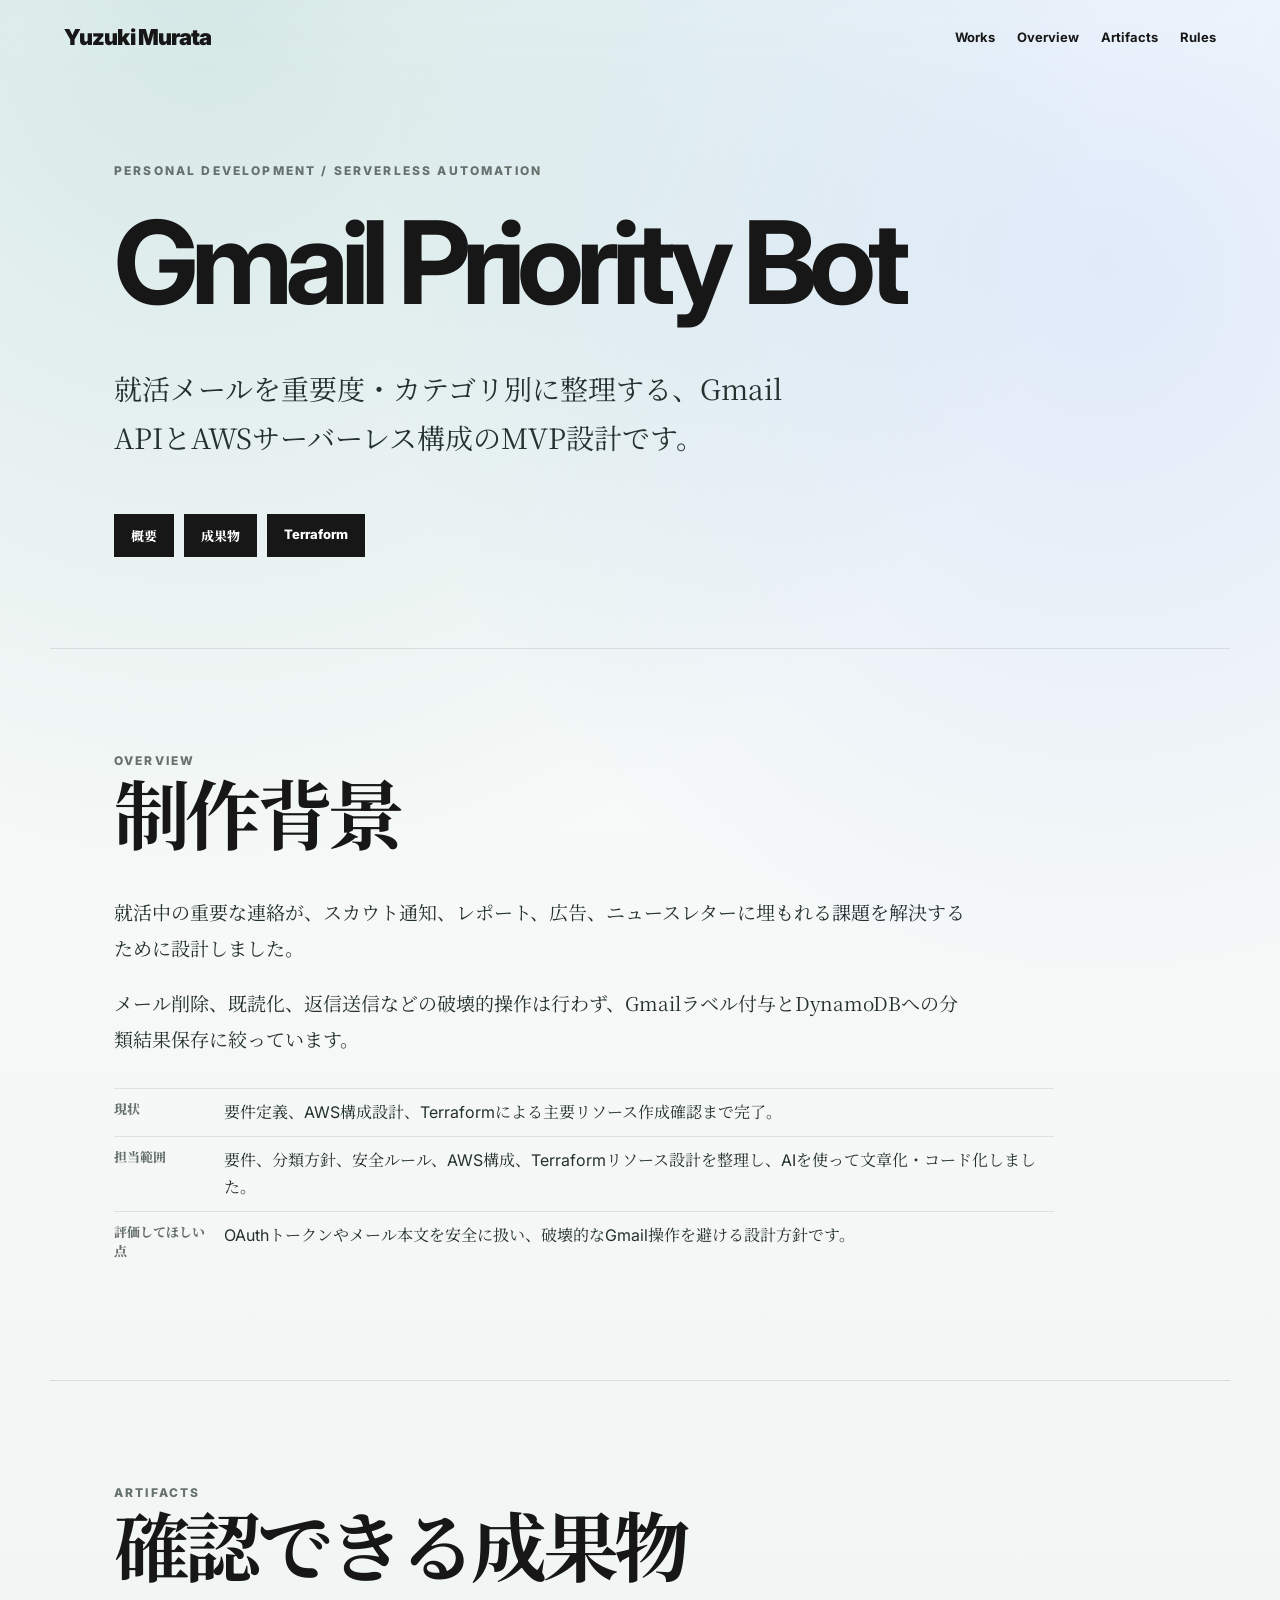
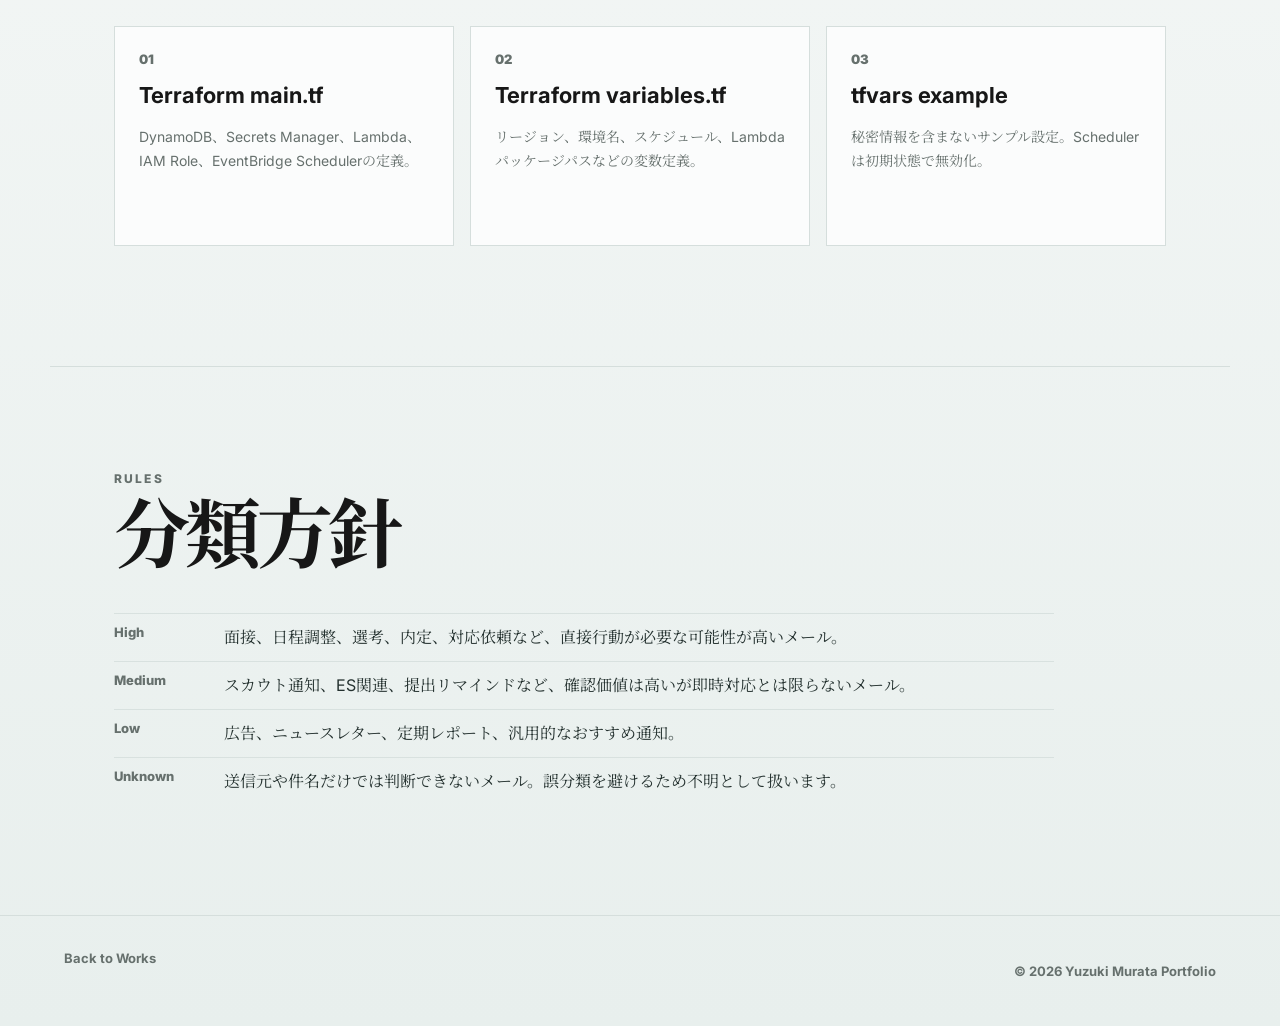
==== gmail-priority-bot.html @ e14495aa "製作物の内容変更今後要更新" ====
<!DOCTYPE html>
<html lang="ja">
<head>
  <meta charset="UTF-8" />
  <meta name="viewport" content="width=device-width, initial-scale=1.0" />
  <title>Gmail Priority Bot | Yuzuki Murata Portfolio</title>
  <link rel="preconnect" href="https://fonts.googleapis.com">
  <link rel="preconnect" href="https://fonts.gstatic.com" crossorigin>
  <link href="https://fonts.googleapis.com/css2?family=Inter:wght@400;500;600;700;800;900&family=Noto+Serif+JP:wght@400;500;700&display=swap" rel="stylesheet">
  <link rel="stylesheet" href="./style.css" />
</head>
<body>
  <header class="site-header">
    <a class="logo" href="./index.html#top">Yuzuki Murata</a>
    <nav class="nav">
      <a href="./index.html#works">Works</a>
      <a href="#overview">Overview</a>
      <a href="#artifacts">Artifacts</a>
      <a href="#rules">Rules</a>
    </nav>
    <a class="menu-button" href="./index.html#works">Back</a>
  </header>

  <main>
    <section class="project-hero section-reveal">
      <p class="eyebrow">Personal Development / Serverless Automation</p>
      <h1>Gmail Priority Bot</h1>
      <p>就活メールを重要度・カテゴリ別に整理する、Gmail APIとAWSサーバーレス構成のMVP設計です。</p>
      <div class="project-actions">
        <a href="#overview">概要</a>
        <a href="#artifacts">成果物</a>
        <a href="./projects/gmail-priority-bot/terraform/main.tf" target="_blank" rel="noopener noreferrer">Terraform</a>
      </div>
    </section>

    <section class="section document-section section-reveal" id="overview">
      <p class="section-label">Overview</p>
      <h2>制作背景</h2>
      <div class="project-summary">
        <p>就活中の重要な連絡が、スカウト通知、レポート、広告、ニュースレターに埋もれる課題を解決するために設計しました。</p>
        <p>メール削除、既読化、返信送信などの破壊的操作は行わず、Gmailラベル付与とDynamoDBへの分類結果保存に絞っています。</p>
      </div>
      <dl class="work-meta project-meta">
        <div><dt>現状</dt><dd>要件定義、AWS構成設計、Terraformによる主要リソース作成確認まで完了。</dd></div>
        <div><dt>担当範囲</dt><dd>要件、分類方針、安全ルール、AWS構成、Terraformリソース設計を整理し、AIを使って文章化・コード化しました。</dd></div>
        <div><dt>評価してほしい点</dt><dd>OAuthトークンやメール本文を安全に扱い、破壊的なGmail操作を避ける設計方針です。</dd></div>
      </dl>
    </section>

    <section class="section document-section section-reveal" id="artifacts">
      <p class="section-label">Artifacts</p>
      <h2>確認できる成果物</h2>
      <div class="artifact-list">
        <a href="./projects/gmail-priority-bot/terraform/main.tf" target="_blank" rel="noopener noreferrer">
          <span>01</span>
          <strong>Terraform main.tf</strong>
          <small>DynamoDB、Secrets Manager、Lambda、IAM Role、EventBridge Schedulerの定義。</small>
        </a>
        <a href="./projects/gmail-priority-bot/terraform/variables.tf" target="_blank" rel="noopener noreferrer">
          <span>02</span>
          <strong>Terraform variables.tf</strong>
          <small>リージョン、環境名、スケジュール、Lambdaパッケージパスなどの変数定義。</small>
        </a>
        <a href="./projects/gmail-priority-bot/terraform/terraform.tfvars.example" target="_blank" rel="noopener noreferrer">
          <span>03</span>
          <strong>tfvars example</strong>
          <small>秘密情報を含まないサンプル設定。Schedulerは初期状態で無効化。</small>
        </a>
      </div>
    </section>

    <section class="section document-section section-reveal" id="rules">
      <p class="section-label">Rules</p>
      <h2>分類方針</h2>
      <dl class="work-meta project-meta">
        <div><dt>High</dt><dd>面接、日程調整、選考、内定、対応依頼など、直接行動が必要な可能性が高いメール。</dd></div>
        <div><dt>Medium</dt><dd>スカウト通知、ES関連、提出リマインドなど、確認価値は高いが即時対応とは限らないメール。</dd></div>
        <div><dt>Low</dt><dd>広告、ニュースレター、定期レポート、汎用的なおすすめ通知。</dd></div>
        <div><dt>Unknown</dt><dd>送信元や件名だけでは判断できないメール。誤分類を避けるため不明として扱います。</dd></div>
      </dl>
    </section>
  </main>

  <footer class="footer">
    <a href="./index.html#works">Back to Works</a>
    <p>&copy; 2026 Yuzuki Murata Portfolio</p>
  </footer>

  <script src="./script.js"></script>
</body>
</html>
---- style.css ----
:root {
  --bg: #f4f7f6;
  --text: #171717;
  --muted: #66706d;
  --line: #d5dedc;
  --card: #ffffff;
  --accent: #0f766e;
}

* { box-sizing: border-box; }
html { scroll-behavior: smooth; }
body {
  margin: 0;
  background:
    radial-gradient(circle at 16% 0%, rgba(15,118,110,.16), transparent 32%),
    radial-gradient(circle at 86% 10%, rgba(37,99,235,.12), transparent 28%),
    linear-gradient(180deg, #fbfefd 0%, var(--bg) 48%, #e8efed 100%);
  color: var(--text);
  font-family: "Inter", "Noto Serif JP", serif;
}

a { color: inherit; text-decoration: none; }

.site-header {
  position: fixed;
  z-index: 20;
  top: 0;
  left: 0;
  width: 100%;
  display: flex;
  align-items: center;
  justify-content: space-between;
  padding: 24px 5vw;
  backdrop-filter: blur(14px);
}
.logo {
  font-weight: 900;
  letter-spacing: -.04em;
  font-size: 22px;
}
.nav {
  display: flex;
  gap: 22px;
  font-size: 13px;
  font-weight: 700;
}
.nav a { position: relative; }
.nav a::after {
  content: "";
  position: absolute;
  left: 0;
  bottom: -6px;
  width: 0;
  height: 1px;
  background: var(--text);
  transition: width .3s ease;
}
.nav a:hover::after { width: 100%; }
.menu-button { display: none; }

.hero {
  min-height: 100vh;
  display: flex;
  flex-direction: column;
  justify-content: center;
  padding: 100px 5vw 40px;
  position: relative;
  overflow: hidden;
}
.hero::before {
  content: "";
  position: absolute;
  inset: 18vh 5vw auto auto;
  width: min(36vw, 520px);
  height: min(36vw, 520px);
  border: 1px solid var(--line);
  border-radius: 50%;
  opacity: .9;
}
.eyebrow, .section-label, .work-type {
  font-size: 12px;
  text-transform: uppercase;
  letter-spacing: .18em;
  color: var(--muted);
  font-weight: 800;
}
.hero-title {
  margin: 20px 0 16px;
  font-size: clamp(74px, 16vw, 220px);
  line-height: .82;
  letter-spacing: -.09em;
  font-weight: 900;
}
.hero-title span { display: block; }
.hero-subtitle {
  font-size: clamp(18px, 2.5vw, 32px);
  font-family: "Noto Serif JP", serif;
  color: #24312f;
}
.scroll-indicator {
  position: absolute;
  bottom: 34px;
  left: 5vw;
  display: flex;
  align-items: center;
  gap: 12px;
  color: var(--muted);
  font-size: 12px;
  font-weight: 700;
}
.scroll-indicator span {
  width: 38px;
  height: 1px;
  background: var(--muted);
  animation: scrollLine 1.5s infinite;
}
@keyframes scrollLine { 0%,100% { transform: scaleX(.35); transform-origin: left; } 50% { transform: scaleX(1); } }

.section {
  max-width: 1180px;
  margin: 0 auto;
  padding: 120px 5vw;
  border-top: 1px solid var(--line);
}
.section h2 {
  margin: 10px 0 42px;
  font-size: clamp(34px, 6vw, 76px);
  line-height: .95;
  letter-spacing: -.06em;
}

.about-card {
  display: grid;
  grid-template-columns: 260px 1fr;
  gap: 54px;
  align-items: center;
  padding: 42px;
  background: rgba(255,255,255,.76);
  border: 1px solid var(--line);
}
.avatar {
  aspect-ratio: 1;
  border-radius: 50%;
  display: grid;
  place-items: center;
  background: linear-gradient(135deg, #171717, #0f766e);
  color: #fff;
  font-size: 92px;
  font-weight: 900;
}
.tagline {
  font-family: "Noto Serif JP", serif;
  font-size: 22px;
  line-height: 1.9;
  margin-top: 0;
}
.profile-list { margin: 0; }
.profile-list div {
  display: grid;
  grid-template-columns: 120px 1fr;
  padding: 18px 0;
  border-top: 1px solid var(--line);
}
dt { color: var(--muted); font-weight: 800; }
dd { margin: 0; }

.work-category {
  margin-top: 54px;
}
.work-category:first-of-type {
  margin-top: 0;
}
.category-heading {
  display: flex;
  align-items: end;
  justify-content: space-between;
  gap: 24px;
  margin-bottom: 18px;
}
.category-heading h3 {
  margin: 0;
  font-size: clamp(26px, 4vw, 46px);
  letter-spacing: -.04em;
}
.works-list { border-top: 1px solid var(--line); }
.work-item {
  display: grid;
  grid-template-columns: 90px 1fr auto;
  gap: 30px;
  align-items: center;
  padding: 34px 0;
  border-bottom: 1px solid var(--line);
}
.work-number {
  font-size: 42px;
  font-weight: 900;
  letter-spacing: -.07em;
}
.work-item h3 { margin: 8px 0; font-size: 28px; }
.work-item p { color: var(--muted); line-height: 1.7; }
.work-status {
  display: inline-block;
  margin: 4px 0 8px;
  padding: 7px 10px;
  border: 1px solid var(--line);
  background: rgba(255,255,255,.72);
  color: #24312f;
  font-size: 13px;
  font-weight: 800;
}
.work-meta {
  display: grid;
  gap: 10px;
  margin: 18px 0 0;
}
.work-meta div {
  display: grid;
  grid-template-columns: 96px 1fr;
  gap: 14px;
  padding-top: 10px;
  border-top: 1px solid rgba(213, 222, 220, .82);
}
.work-meta dt {
  font-size: 13px;
}
.work-meta dd {
  line-height: 1.7;
  color: #24312f;
}
.document-links {
  display: flex;
  flex-wrap: wrap;
  gap: 10px;
  margin-top: 20px;
}
.document-links a {
  border: 1px solid var(--line);
  background: rgba(255,255,255,.82);
  padding: 10px 14px;
  font-size: 13px;
  font-weight: 800;
  transition: transform .25s ease, background .25s ease, border-color .25s ease;
}
.document-links a:hover {
  transform: translateY(-2px);
  background: #fff;
  border-color: var(--accent);
}
.project-hero {
  min-height: 72vh;
  display: flex;
  flex-direction: column;
  justify-content: center;
  max-width: 1180px;
  margin: 0 auto;
  padding: 130px 5vw 70px;
}
.project-hero h1 {
  max-width: 980px;
  margin: 18px 0;
  font-size: clamp(48px, 9vw, 116px);
  line-height: .95;
  letter-spacing: -.07em;
}
.project-hero p:not(.eyebrow) {
  max-width: 720px;
  color: #24312f;
  font-family: "Noto Serif JP", serif;
  font-size: clamp(18px, 2.4vw, 28px);
  line-height: 1.75;
}
.project-actions {
  display: flex;
  flex-wrap: wrap;
  gap: 10px;
  margin-top: 24px;
}
.project-actions a,
.pdf-toolbar a {
  border: 1px solid var(--text);
  background: var(--text);
  color: #fff;
  padding: 11px 16px;
  font-size: 13px;
  font-weight: 800;
  transition: transform .25s ease, background .25s ease;
}
.project-actions a:hover,
.pdf-toolbar a:hover {
  transform: translateY(-2px);
  background: var(--accent);
}
.document-section {
  padding-top: 92px;
}
.pdf-toolbar {
  display: flex;
  align-items: center;
  justify-content: space-between;
  gap: 24px;
  margin: -18px 0 18px;
}
.pdf-toolbar p {
  margin: 0;
  color: var(--muted);
  line-height: 1.7;
}
.pdf-viewer {
  display: block;
  width: 100%;
  height: min(78vh, 860px);
  min-height: 560px;
  border: 1px solid var(--line);
  background: #fff;
}
.project-summary {
  max-width: 860px;
}
.project-summary p {
  color: #24312f;
  font-family: "Noto Serif JP", serif;
  font-size: 19px;
  line-height: 1.9;
}
.project-meta {
  max-width: 940px;
  margin-top: 30px;
}
.artifact-list {
  display: grid;
  grid-template-columns: repeat(3, 1fr);
  gap: 16px;
}
.artifact-list a {
  min-height: 220px;
  padding: 24px;
  border: 1px solid var(--line);
  background: rgba(255,255,255,.76);
  display: flex;
  flex-direction: column;
  gap: 14px;
  transition: transform .3s ease, background .3s ease, border-color .3s ease;
}
.artifact-list a:hover {
  transform: translateY(-6px);
  background: #fff;
  border-color: var(--accent);
}
.artifact-list span {
  color: var(--muted);
  font-size: 13px;
  font-weight: 900;
}
.artifact-list strong {
  font-size: 22px;
  line-height: 1.35;
}
.artifact-list small {
  color: var(--muted);
  font-size: 14px;
  line-height: 1.7;
}
.code-block {
  margin: 0;
  padding: 26px;
  border: 1px solid var(--line);
  background: rgba(255,255,255,.82);
  color: #24312f;
  overflow-x: auto;
  line-height: 1.7;
}
.chips { list-style: none; display: flex; gap: 8px; flex-wrap: wrap; padding: 0; margin: 0; justify-content: flex-end; }
.chips li {
  border: 1px solid var(--line);
  border-radius: 999px;
  padding: 8px 12px;
  font-size: 12px;
  font-weight: 700;
}

.skill-grid {
  display: grid;
  grid-template-columns: repeat(3, 1fr);
  gap: 22px;
}
.skill-group {
  padding: 30px;
  border: 1px solid var(--line);
  background: rgba(255,255,255,.72);
}
.skill-group h3 { margin-top: 0; font-size: 22px; }
.skill { margin: 22px 0; }
.skill span {
  display: flex;
  justify-content: space-between;
  margin-bottom: 10px;
  font-weight: 700;
}
.skill span::after { content: var(--level); color: var(--muted); }
.skill b {
  display: block;
  width: 100%;
  height: 8px;
  background: #dce5e2;
  position: relative;
  overflow: hidden;
}
.skill b::after {
  content: "";
  display: block;
  width: var(--level);
  height: 100%;
  background: var(--accent);
  transform: scaleX(0);
  transform-origin: left;
  transition: transform 1s ease;
}
.section-reveal.is-visible .skill b::after { transform: scaleX(1); }

.cert-list { display: grid; gap: 14px; }
.cert-list article {
  display: grid;
  grid-template-columns: 80px 1fr;
  gap: 20px;
  padding: 24px 0;
  border-top: 1px solid var(--line);
}
.cert-list span { font-size: 28px; font-weight: 900; }
.cert-list h3 { margin: 0 0 8px; font-size: 24px; }
.cert-list p { margin: 0; color: var(--muted); }

.article-grid {
  display: grid;
  grid-template-columns: repeat(3, 1fr);
  gap: 16px;
}
.article-grid a {
  min-height: 210px;
  padding: 24px;
  border: 1px solid var(--line);
  background: rgba(255,255,255,.76);
  display: flex;
  flex-direction: column;
  justify-content: space-between;
  transition: transform .3s ease, background .3s ease;
}
.article-grid a:hover { transform: translateY(-6px); background: #fff; }
time { color: var(--muted); font-size: 13px; font-weight: 700; }
.article-grid strong { font-size: 22px; line-height: 1.5; }
.article-grid span { font-size: 24px; }

.contact p { color: var(--muted); font-size: 18px; }
.contact-links {
  display: grid;
  gap: 18px;
  align-items: start;
  margin-top: 24px;
}
.contact-link {
  display: inline-block;
  width: fit-content;
  max-width: 100%;
  font-size: clamp(24px, 5vw, 58px);
  font-weight: 900;
  letter-spacing: -.03em;
  border-bottom: 3px solid var(--text);
  overflow-wrap: anywhere;
}
.footer {
  display: flex;
  justify-content: space-between;
  padding: 34px 5vw;
  border-top: 1px solid var(--line);
  color: var(--muted);
  font-size: 13px;
  font-weight: 700;
}

.section-reveal {
  opacity: 0;
  transform: translateY(24px);
  transition: opacity .75s ease, transform .75s ease;
}
.section-reveal.is-visible {
  opacity: 1;
  transform: none;
}

@media (max-width: 900px) {
  .nav { display: none; }
  .menu-button {
    display: block;
    border: 1px solid var(--line);
    background: rgba(255,255,255,.72);
    padding: 9px 14px;
    border-radius: 999px;
    font-weight: 800;
  }
  .about-card, .work-item, .skill-grid, .article-grid, .artifact-list { grid-template-columns: 1fr; }
  .avatar { max-width: 220px; }
  .work-item { align-items: start; }
  .category-heading {
    display: block;
  }
  .category-heading .work-type {
    margin-bottom: 8px;
  }
  .project-hero {
    min-height: auto;
    padding-top: 112px;
  }
  .pdf-toolbar {
    display: block;
  }
  .pdf-toolbar a {
    display: inline-block;
    margin-top: 14px;
  }
  .pdf-viewer {
    height: 72vh;
    min-height: 420px;
  }
  .work-meta div { grid-template-columns: 1fr; gap: 4px; }
  .chips { justify-content: flex-start; }
  .section { padding: 86px 5vw; }
}
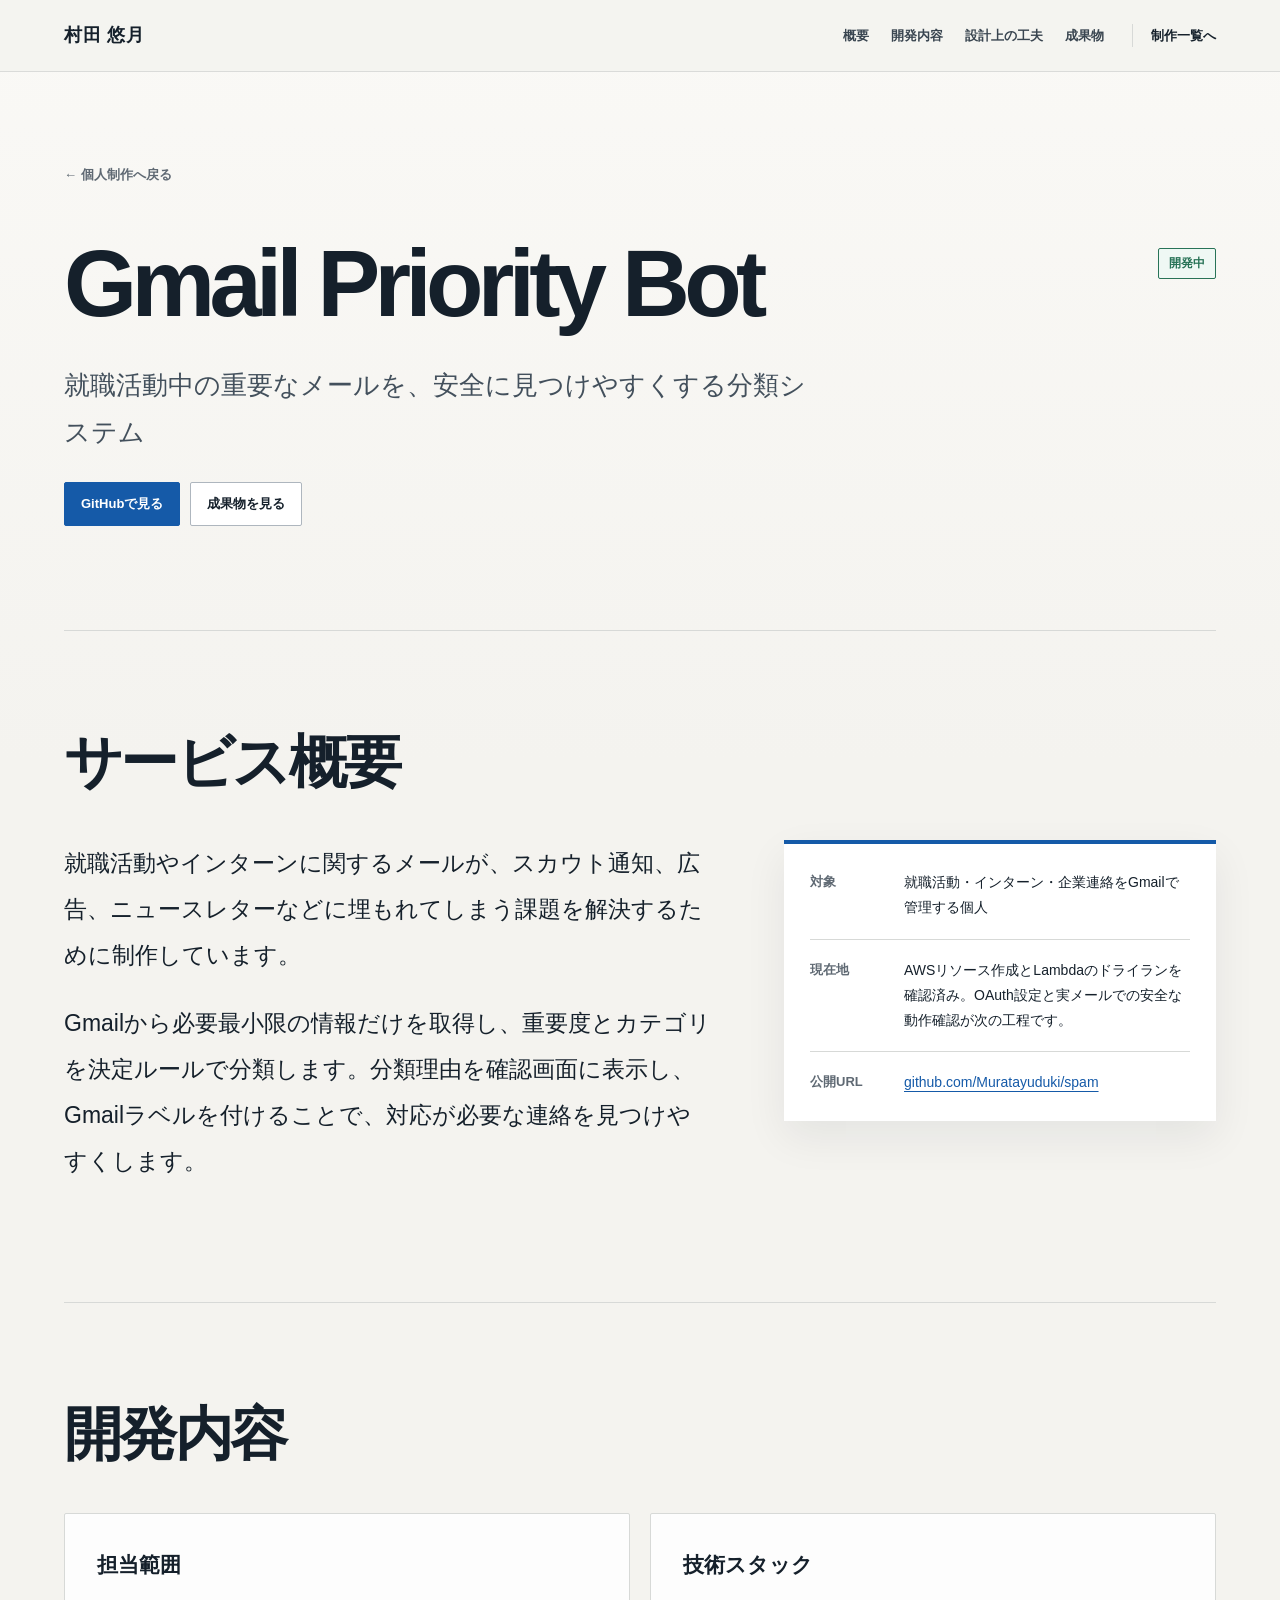
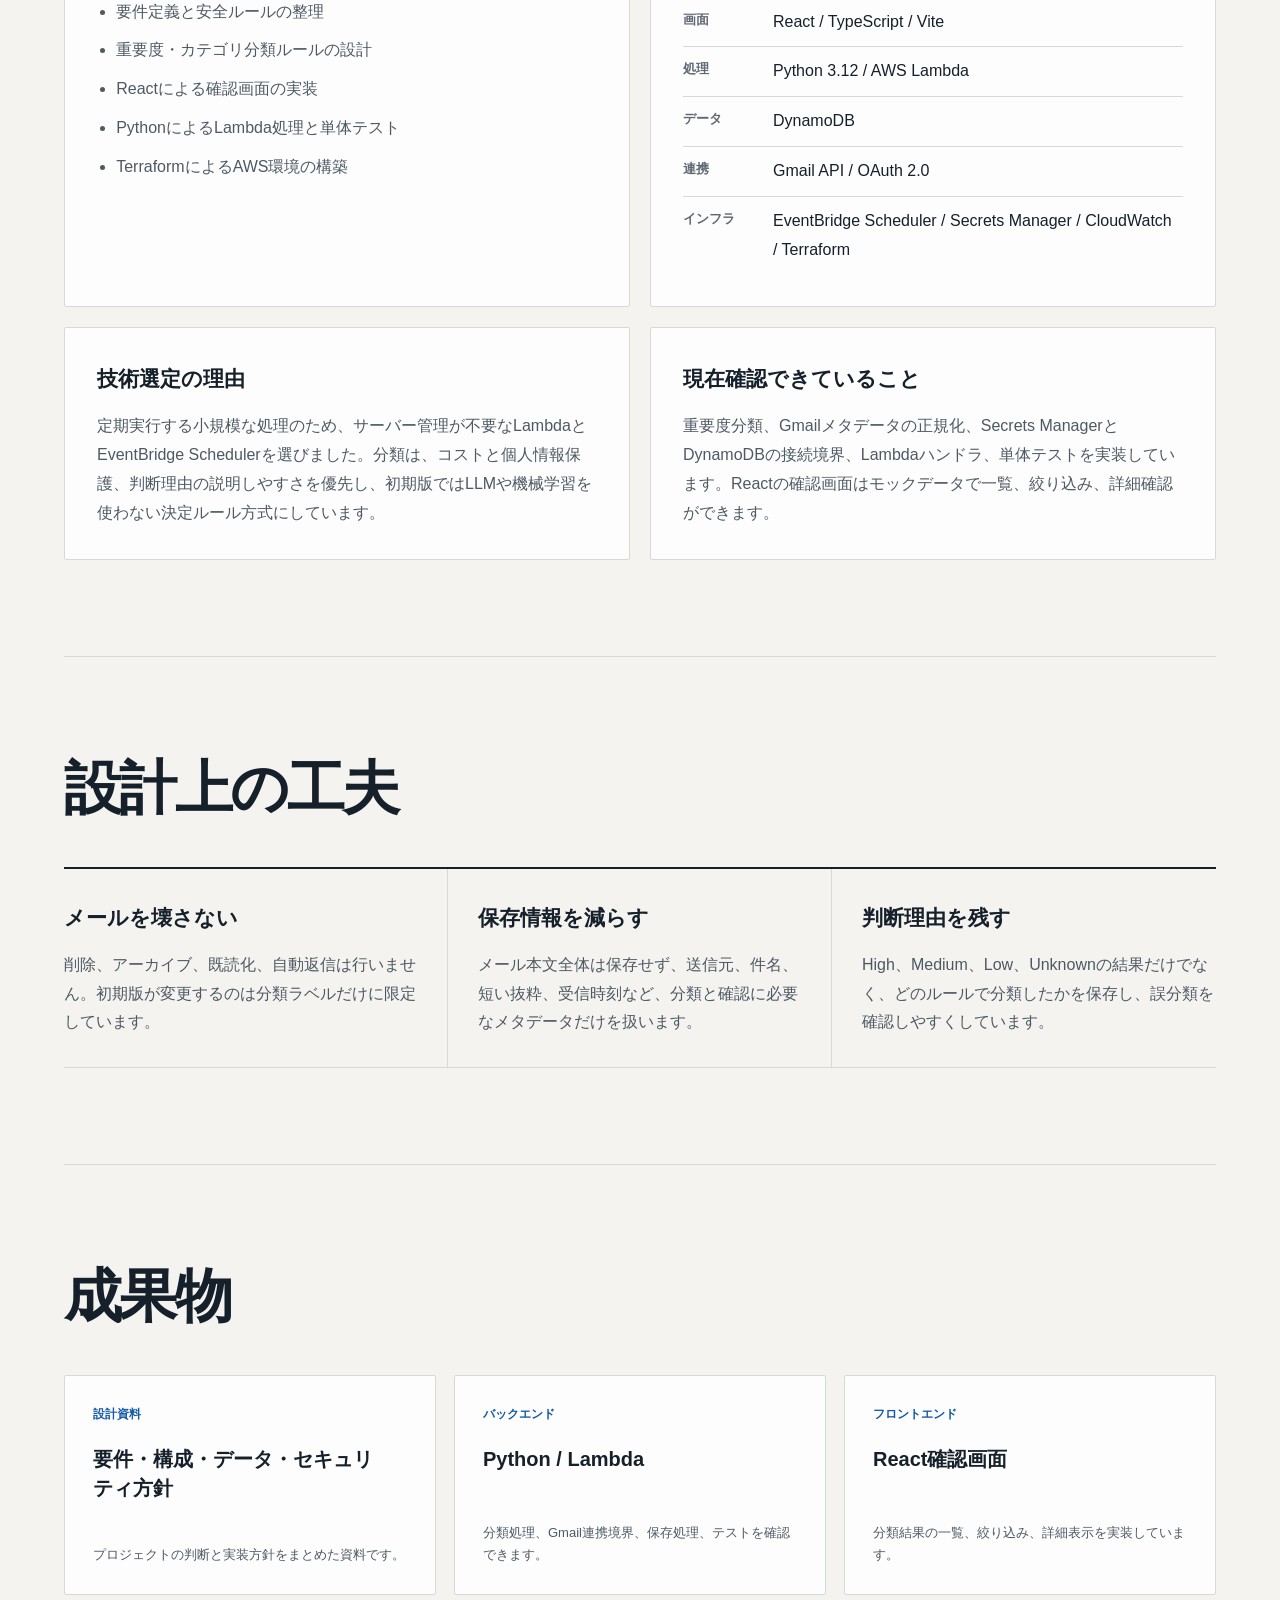
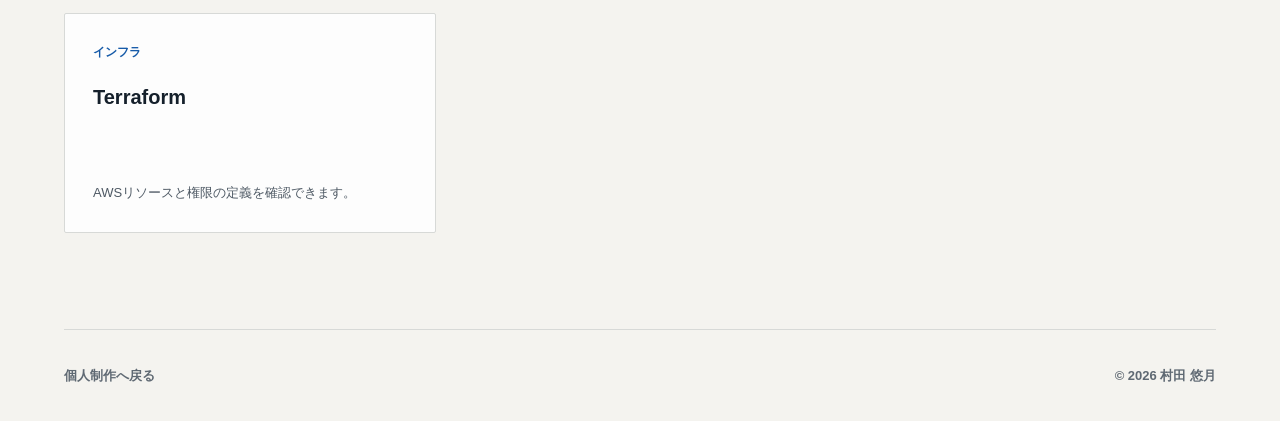
==== commit 8a616b72: "change" ====
--- a/gmail-priority-bot.html
+++ b/gmail-priority-bot.html
@@ -3,87 +3,135 @@
 <head>
   <meta charset="UTF-8" />
   <meta name="viewport" content="width=device-width, initial-scale=1.0" />
-  <title>Gmail Priority Bot | Yuzuki Murata Portfolio</title>
-  <link rel="preconnect" href="https://fonts.googleapis.com">
-  <link rel="preconnect" href="https://fonts.gstatic.com" crossorigin>
-  <link href="https://fonts.googleapis.com/css2?family=Inter:wght@400;500;600;700;800;900&family=Noto+Serif+JP:wght@400;500;700&display=swap" rel="stylesheet">
+  <meta name="description" content="就職活動メールを安全に分類するGmail Priority Botの制作内容、技術構成、現在の進捗を紹介します。" />
+  <title>Gmail Priority Bot | 村田 悠月</title>
   <link rel="stylesheet" href="./style.css" />
 </head>
 <body>
   <header class="site-header">
-    <a class="logo" href="./index.html#top">Yuzuki Murata</a>
-    <nav class="nav">
-      <a href="./index.html#works">Works</a>
-      <a href="#overview">Overview</a>
-      <a href="#artifacts">Artifacts</a>
-      <a href="#rules">Rules</a>
+    <a class="logo" href="./index.html">村田 悠月</a>
+    <nav class="nav" id="site-nav" aria-label="ページ内ナビゲーション">
+      <a href="#overview">概要</a>
+      <a href="#development">開発内容</a>
+      <a href="#safety">設計上の工夫</a>
+      <a href="#resources">成果物</a>
     </nav>
-    <a class="menu-button" href="./index.html#works">Back</a>
+    <a class="header-back" href="./index.html#personal-works">制作一覧へ</a>
   </header>
 
-  <main>
+  <main class="project-main">
     <section class="project-hero section-reveal">
-      <p class="eyebrow">Personal Development / Serverless Automation</p>
-      <h1>Gmail Priority Bot</h1>
-      <p>就活メールを重要度・カテゴリ別に整理する、Gmail APIとAWSサーバーレス構成のMVP設計です。</p>
-      <div class="project-actions">
-        <a href="#overview">概要</a>
-        <a href="#artifacts">成果物</a>
-        <a href="./projects/gmail-priority-bot/terraform/main.tf" target="_blank" rel="noopener noreferrer">Terraform</a>
+      <a class="back-link" href="./index.html#personal-works">← 個人制作へ戻る</a>
+      <div class="project-title-row">
+        <div>
+          <h1>Gmail Priority Bot</h1>
+          <p>就職活動中の重要なメールを、安全に見つけやすくする分類システム</p>
+        </div>
+        <span class="status status-progress">開発中</span>
+      </div>
+      <div class="project-links">
+        <a class="button button-primary" href="https://github.com/Muratayuduki/spam" target="_blank" rel="noopener noreferrer">GitHubで見る</a>
+        <a class="button" href="#resources">成果物を見る</a>
       </div>
     </section>
 
     <section class="section document-section section-reveal" id="overview">
-      <p class="section-label">Overview</p>
-      <h2>制作背景</h2>
-      <div class="project-summary">
-        <p>就活中の重要な連絡が、スカウト通知、レポート、広告、ニュースレターに埋もれる課題を解決するために設計しました。</p>
-        <p>メール削除、既読化、返信送信などの破壊的操作は行わず、Gmailラベル付与とDynamoDBへの分類結果保存に絞っています。</p>
-      </div>
-      <dl class="work-meta project-meta">
-        <div><dt>現状</dt><dd>要件定義、AWS構成設計、Terraformによる主要リソース作成確認まで完了。</dd></div>
-        <div><dt>担当範囲</dt><dd>要件、分類方針、安全ルール、AWS構成、Terraformリソース設計を整理し、AIを使って文章化・コード化しました。</dd></div>
-        <div><dt>評価してほしい点</dt><dd>OAuthトークンやメール本文を安全に扱い、破壊的なGmail操作を避ける設計方針です。</dd></div>
-      </dl>
-    </section>
-
-    <section class="section document-section section-reveal" id="artifacts">
-      <p class="section-label">Artifacts</p>
-      <h2>確認できる成果物</h2>
-      <div class="artifact-list">
-        <a href="./projects/gmail-priority-bot/terraform/main.tf" target="_blank" rel="noopener noreferrer">
-          <span>01</span>
-          <strong>Terraform main.tf</strong>
-          <small>DynamoDB、Secrets Manager、Lambda、IAM Role、EventBridge Schedulerの定義。</small>
-        </a>
-        <a href="./projects/gmail-priority-bot/terraform/variables.tf" target="_blank" rel="noopener noreferrer">
-          <span>02</span>
-          <strong>Terraform variables.tf</strong>
-          <small>リージョン、環境名、スケジュール、Lambdaパッケージパスなどの変数定義。</small>
-        </a>
-        <a href="./projects/gmail-priority-bot/terraform/terraform.tfvars.example" target="_blank" rel="noopener noreferrer">
-          <span>03</span>
-          <strong>tfvars example</strong>
-          <small>秘密情報を含まないサンプル設定。Schedulerは初期状態で無効化。</small>
-        </a>
+      <div class="section-heading"><h2>サービス概要</h2></div>
+      <div class="overview-grid">
+        <div class="overview-lead">
+          <p>就職活動やインターンに関するメールが、スカウト通知、広告、ニュースレターなどに埋もれてしまう課題を解決するために制作しています。</p>
+          <p>Gmailから必要最小限の情報だけを取得し、重要度とカテゴリを決定ルールで分類します。分類理由を確認画面に表示し、Gmailラベルを付けることで、対応が必要な連絡を見つけやすくします。</p>
+        </div>
+        <dl class="project-info-panel">
+          <div><dt>対象</dt><dd>就職活動・インターン・企業連絡をGmailで管理する個人</dd></div>
+          <div><dt>現在地</dt><dd>AWSリソース作成とLambdaのドライランを確認済み。OAuth設定と実メールでの安全な動作確認が次の工程です。</dd></div>
+          <div><dt>公開URL</dt><dd><a class="text-link" href="https://github.com/Muratayuduki/spam" target="_blank" rel="noopener noreferrer">github.com/Muratayuduki/spam</a></dd></div>
+        </dl>
       </div>
     </section>
 
-    <section class="section document-section section-reveal" id="rules">
-      <p class="section-label">Rules</p>
-      <h2>分類方針</h2>
-      <dl class="work-meta project-meta">
-        <div><dt>High</dt><dd>面接、日程調整、選考、内定、対応依頼など、直接行動が必要な可能性が高いメール。</dd></div>
-        <div><dt>Medium</dt><dd>スカウト通知、ES関連、提出リマインドなど、確認価値は高いが即時対応とは限らないメール。</dd></div>
-        <div><dt>Low</dt><dd>広告、ニュースレター、定期レポート、汎用的なおすすめ通知。</dd></div>
-        <div><dt>Unknown</dt><dd>送信元や件名だけでは判断できないメール。誤分類を避けるため不明として扱います。</dd></div>
-      </dl>
+    <section class="section document-section section-reveal" id="development">
+      <div class="section-heading"><h2>開発内容</h2></div>
+      <div class="detail-grid">
+        <article class="detail-card">
+          <h3>担当範囲</h3>
+          <ul class="plain-list">
+            <li>要件定義と安全ルールの整理</li>
+            <li>重要度・カテゴリ分類ルールの設計</li>
+            <li>Reactによる確認画面の実装</li>
+            <li>PythonによるLambda処理と単体テスト</li>
+            <li>TerraformによるAWS環境の構築</li>
+          </ul>
+        </article>
+        <article class="detail-card">
+          <h3>技術スタック</h3>
+          <dl class="stack-list">
+            <div><dt>画面</dt><dd>React / TypeScript / Vite</dd></div>
+            <div><dt>処理</dt><dd>Python 3.12 / AWS Lambda</dd></div>
+            <div><dt>データ</dt><dd>DynamoDB</dd></div>
+            <div><dt>連携</dt><dd>Gmail API / OAuth 2.0</dd></div>
+            <div><dt>インフラ</dt><dd>EventBridge Scheduler / Secrets Manager / CloudWatch / Terraform</dd></div>
+          </dl>
+        </article>
+        <article class="detail-card">
+          <h3>技術選定の理由</h3>
+          <p>定期実行する小規模な処理のため、サーバー管理が不要なLambdaとEventBridge Schedulerを選びました。分類は、コストと個人情報保護、判断理由の説明しやすさを優先し、初期版ではLLMや機械学習を使わない決定ルール方式にしています。</p>
+        </article>
+        <article class="detail-card">
+          <h3>現在確認できていること</h3>
+          <p>重要度分類、Gmailメタデータの正規化、Secrets ManagerとDynamoDBの接続境界、Lambdaハンドラ、単体テストを実装しています。Reactの確認画面はモックデータで一覧、絞り込み、詳細確認ができます。</p>
+        </article>
+      </div>
+    </section>
+
+    <section class="section document-section section-reveal" id="safety">
+      <div class="section-heading"><h2>設計上の工夫</h2></div>
+      <div class="safety-layout">
+        <div>
+          <h3>メールを壊さない</h3>
+          <p>削除、アーカイブ、既読化、自動返信は行いません。初期版が変更するのは分類ラベルだけに限定しています。</p>
+        </div>
+        <div>
+          <h3>保存情報を減らす</h3>
+          <p>メール本文全体は保存せず、送信元、件名、短い抜粋、受信時刻など、分類と確認に必要なメタデータだけを扱います。</p>
+        </div>
+        <div>
+          <h3>判断理由を残す</h3>
+          <p>High、Medium、Low、Unknownの結果だけでなく、どのルールで分類したかを保存し、誤分類を確認しやすくしています。</p>
+        </div>
+      </div>
+    </section>
+
+    <section class="section document-section section-reveal" id="resources">
+      <div class="section-heading"><h2>成果物</h2></div>
+      <div class="resource-list">
+        <a href="https://github.com/Muratayuduki/spam/tree/main/docs" target="_blank" rel="noopener noreferrer">
+          <span>設計資料</span>
+          <strong>要件・構成・データ・セキュリティ方針</strong>
+          <small>プロジェクトの判断と実装方針をまとめた資料です。</small>
+        </a>
+        <a href="https://github.com/Muratayuduki/spam/tree/main/backend" target="_blank" rel="noopener noreferrer">
+          <span>バックエンド</span>
+          <strong>Python / Lambda</strong>
+          <small>分類処理、Gmail連携境界、保存処理、テストを確認できます。</small>
+        </a>
+        <a href="https://github.com/Muratayuduki/spam/tree/main/frontend" target="_blank" rel="noopener noreferrer">
+          <span>フロントエンド</span>
+          <strong>React確認画面</strong>
+          <small>分類結果の一覧、絞り込み、詳細表示を実装しています。</small>
+        </a>
+        <a href="https://github.com/Muratayuduki/spam/tree/main/infra/terraform" target="_blank" rel="noopener noreferrer">
+          <span>インフラ</span>
+          <strong>Terraform</strong>
+          <small>AWSリソースと権限の定義を確認できます。</small>
+        </a>
+      </div>
     </section>
   </main>
 
   <footer class="footer">
-    <a href="./index.html#works">Back to Works</a>
-    <p>&copy; 2026 Yuzuki Murata Portfolio</p>
+    <a href="./index.html#personal-works">個人制作へ戻る</a>
+    <p>&copy; 2026 村田 悠月</p>
   </footer>
 
   <script src="./script.js"></script>
--- a/style.css
+++ b/style.css
@@ -1,526 +1,1565 @@
 :root {
-  --bg: #f4f7f6;
-  --text: #171717;
-  --muted: #66706d;
-  --line: #d5dedc;
-  --card: #ffffff;
-  --accent: #0f766e;
-}
-
-* { box-sizing: border-box; }
-html { scroll-behavior: smooth; }
+  --page: #f4f3ef;
+  --paper: #ffffff;
+  --ink: #15202b;
+  --muted: #5f6973;
+  --line: #d7d9d7;
+  --soft: #e9eef3;
+  --accent: #155aa8;
+  --accent-dark: #0c3f78;
+  --green: #287357;
+  --amber: #9a6518;
+  --max-width: 1160px;
+  --radius: 2px;
+  --shadow: 0 16px 40px rgba(21, 32, 43, 0.07);
+}
+
+* {
+  box-sizing: border-box;
+}
+
+html {
+  scroll-behavior: smooth;
+  scroll-padding-top: 92px;
+}
+
 body {
   margin: 0;
-  background:
-    radial-gradient(circle at 16% 0%, rgba(15,118,110,.16), transparent 32%),
-    radial-gradient(circle at 86% 10%, rgba(37,99,235,.12), transparent 28%),
-    linear-gradient(180deg, #fbfefd 0%, var(--bg) 48%, #e8efed 100%);
-  color: var(--text);
-  font-family: "Inter", "Noto Serif JP", serif;
-}
-
-a { color: inherit; text-decoration: none; }
+  background: linear-gradient(180deg, #faf9f6 0, var(--page) 760px);
+  color: var(--ink);
+  font-family: "Noto Sans JP", "Yu Gothic", "YuGothic", "Hiragino Kaku Gothic ProN", Meiryo, sans-serif;
+  font-size: 16px;
+  line-height: 1.8;
+  line-break: strict;
+  -webkit-font-smoothing: antialiased;
+}
+
+p,
+dd,
+li {
+  text-wrap: pretty;
+}
+
+h1,
+h2,
+h3,
+.intro-lead {
+  text-wrap: balance;
+}
+
+a {
+  color: inherit;
+  text-decoration: none;
+}
+
+button,
+input,
+select,
+textarea {
+  font: inherit;
+}
+
+img,
+iframe {
+  max-width: 100%;
+}
+
+:focus-visible {
+  outline: 3px solid rgba(21, 90, 168, 0.3);
+  outline-offset: 4px;
+}
+
+.visually-hidden {
+  position: absolute;
+  width: 1px;
+  height: 1px;
+  padding: 0;
+  margin: -1px;
+  overflow: hidden;
+  clip: rect(0, 0, 0, 0);
+  white-space: nowrap;
+  border: 0;
+}
 
 .site-header {
-  position: fixed;
-  z-index: 20;
+  position: sticky;
+  z-index: 30;
   top: 0;
-  left: 0;
-  width: 100%;
+  min-height: 72px;
   display: flex;
   align-items: center;
   justify-content: space-between;
-  padding: 24px 5vw;
-  backdrop-filter: blur(14px);
-}
+  gap: 28px;
+  padding: 14px max(5vw, calc((100vw - var(--max-width)) / 2));
+  border-bottom: 1px solid rgba(215, 217, 215, 0.9);
+  background: rgba(244, 243, 239, 0.92);
+  backdrop-filter: blur(16px);
+}
+
 .logo {
-  font-weight: 900;
-  letter-spacing: -.04em;
-  font-size: 22px;
-}
+  flex: 0 0 auto;
+  font-size: 18px;
+  font-weight: 800;
+  letter-spacing: 0.04em;
+}
+
 .nav {
   display: flex;
+  align-items: center;
+  justify-content: flex-end;
   gap: 22px;
+  margin-left: auto;
+  color: #394550;
   font-size: 13px;
   font-weight: 700;
 }
-.nav a { position: relative; }
-.nav a::after {
-  content: "";
+
+.nav a,
+.header-back,
+.footer a,
+.back-link,
+.text-link {
+  transition: color 0.2s ease;
+}
+
+.nav a:hover,
+.header-back:hover,
+.footer a:hover,
+.back-link:hover,
+.text-link:hover {
+  color: var(--accent);
+}
+
+.header-back {
+  flex: 0 0 auto;
+  padding-left: 18px;
+  border-left: 1px solid var(--line);
+  font-size: 13px;
+  font-weight: 800;
+}
+
+.menu-button {
+  display: none;
+  padding: 8px 13px;
+  border: 1px solid var(--line);
+  border-radius: var(--radius);
+  background: var(--paper);
+  color: var(--ink);
+  cursor: pointer;
+  font-size: 13px;
+  font-weight: 800;
+}
+
+.intro,
+.section,
+.project-hero {
+  width: min(calc(100% - 10vw), var(--max-width));
+  margin: 0 auto;
+}
+
+.intro {
+  min-height: auto;
+  display: flex;
+  align-items: center;
+  padding: 112px 0 96px;
+}
+
+.intro-copy {
+  max-width: 920px;
+}
+
+.intro-lead {
+  max-width: 900px;
+  margin: 0 0 30px;
+  font-size: clamp(38px, 5.2vw, 66px);
+  font-weight: 800;
+  letter-spacing: -0.045em;
+  line-height: 1.32;
+}
+
+.intro-copy > p:last-child {
+  max-width: 760px;
+  margin: 0;
+  color: #46515b;
+  font-size: 18px;
+  line-height: 1.95;
+}
+
+.profile-details div,
+.project-facts div,
+.project-info-panel div,
+.stack-list div {
+  display: grid;
+  grid-template-columns: 96px minmax(0, 1fr);
+  gap: 18px;
+  padding: 18px 0;
+  border-bottom: 1px solid var(--line);
+}
+
+.profile-details div:last-child,
+.project-facts div:last-child,
+.project-info-panel div:last-child,
+.stack-list div:last-child {
+  border-bottom: 0;
+}
+
+dt {
+  color: var(--muted);
+  font-size: 13px;
+  font-weight: 800;
+}
+
+dd {
+  margin: 0;
+}
+
+.section {
+  padding: 104px 0;
+  border-top: 1px solid var(--line);
+}
+
+.section-heading {
+  display: flex;
+  align-items: end;
+  justify-content: space-between;
+  gap: 20px;
+  margin-bottom: 44px;
+}
+
+.section-heading h2 {
+  margin: 0;
+  font-size: clamp(34px, 5vw, 58px);
+  letter-spacing: -0.045em;
+  line-height: 1.2;
+}
+
+.profile-layout {
+  display: block;
+}
+
+.profile-statement {
+  max-width: 850px;
+  margin: 0 0 54px;
+  font-size: clamp(20px, 2.2vw, 27px);
+  line-height: 1.9;
+}
+
+.profile-details,
+.project-facts,
+.project-info-panel,
+.stack-list {
+  margin: 0;
+}
+
+.profile-details {
+  display: grid;
+  grid-template-columns: repeat(2, minmax(0, 1fr));
+  border-top: 2px solid var(--ink);
+}
+
+.profile-details div,
+.profile-details div:last-child {
+  display: block;
+  min-height: 128px;
+  padding: 22px 24px 22px 0;
+  border-right: 1px solid var(--line);
+  border-bottom: 1px solid var(--line);
+}
+
+.profile-details div:nth-child(even) {
+  padding-right: 0;
+  padding-left: 24px;
+  border-right: 0;
+}
+
+.profile-details dt {
+  margin-bottom: 7px;
+}
+
+.profile-details dd {
+  max-width: 48ch;
+  line-height: 1.75;
+}
+
+.text-link {
+  color: var(--accent);
+  text-decoration: underline;
+  text-decoration-thickness: 1px;
+  text-underline-offset: 4px;
+  overflow-wrap: anywhere;
+}
+
+.projects-grid {
+  display: grid;
+  grid-template-columns: repeat(2, minmax(0, 1fr));
+  gap: 24px;
+}
+
+.works-showcase {
+  display: grid;
+  grid-template-columns: repeat(2, minmax(0, 1fr));
+  gap: 18px;
+}
+
+.work-showcase-card {
+  position: relative;
+  aspect-ratio: 780 / 500;
+  overflow: hidden;
+  border-radius: var(--radius);
+  background: #17212a;
+}
+
+.work-showcase-card-wide {
+  width: calc(50% - 9px);
+}
+
+.work-showcase-link {
+  position: relative;
+  display: block;
+  width: 100%;
+  height: 100%;
+  overflow: hidden;
+  color: #fff;
+}
+
+.work-preview,
+.work-showcase-shade,
+.work-showcase-content {
   position: absolute;
-  left: 0;
-  bottom: -6px;
-  width: 0;
-  height: 1px;
-  background: var(--text);
-  transition: width .3s ease;
-}
-.nav a:hover::after { width: 100%; }
-.menu-button { display: none; }
-
-.hero {
-  min-height: 100vh;
-  display: flex;
+  inset: 0;
+}
+
+.work-preview {
+  display: grid;
+  place-items: center;
+  padding: 8%;
+  transition: transform 0.65s cubic-bezier(0.16, 1, 0.3, 1), filter 0.65s ease;
+}
+
+.work-showcase-link:hover .work-preview,
+.work-showcase-link:focus-visible .work-preview {
+  transform: scale(1.035);
+  filter: saturate(1.08);
+}
+
+.work-showcase-shade {
+  z-index: 2;
+  background: linear-gradient(180deg, rgba(7, 12, 18, 0.18) 0%, rgba(7, 12, 18, 0.26) 42%, rgba(7, 12, 18, 0.88) 100%);
+  transition: background 0.35s ease;
+}
+
+.work-showcase-link:hover .work-showcase-shade,
+.work-showcase-link:focus-visible .work-showcase-shade {
+  background: linear-gradient(180deg, rgba(7, 12, 18, 0.1) 0%, rgba(7, 12, 18, 0.2) 42%, rgba(7, 12, 18, 0.82) 100%);
+}
+
+.work-showcase-content {
+  z-index: 3;
+  display: grid;
+  grid-template-rows: auto 1fr auto;
+  padding: 24px;
+}
+
+.work-showcase-top,
+.work-showcase-bottom {
+  display: flex;
+  align-items: center;
+  justify-content: space-between;
+  gap: 18px;
+  font-size: 11px;
+  font-weight: 800;
+  letter-spacing: 0.12em;
+}
+
+.work-showcase-main {
+  align-self: end;
+  padding-bottom: 18px;
+}
+
+.work-showcase-main > p {
+  margin: 0 0 7px;
+  font-size: 12px;
+  letter-spacing: 0.08em;
+}
+
+.work-showcase-main h3 {
+  max-width: 18ch;
+  margin: 0;
+  font-size: clamp(23px, 2.4vw, 36px);
+  letter-spacing: -0.035em;
+  line-height: 1.25;
+}
+
+.work-showcase-main ul {
+  display: flex;
+  flex-wrap: wrap;
+  gap: 6px 14px;
+  margin: 13px 0 0;
+  padding: 0;
+  list-style: none;
+  font-size: 11px;
+  letter-spacing: 0.04em;
+}
+
+.work-showcase-main li {
+  position: relative;
+}
+
+.work-showcase-main li:not(:last-child)::after {
+  content: "/";
+  position: absolute;
+  right: -9px;
+  color: rgba(255, 255, 255, 0.55);
+}
+
+.work-showcase-bottom {
+  padding-top: 13px;
+  border-top: 1px solid rgba(255, 255, 255, 0.42);
+}
+
+.work-arrow {
+  display: grid;
+  width: 30px;
+  height: 30px;
+  place-items: center;
+  border: 1px solid rgba(255, 255, 255, 0.65);
+  border-radius: var(--radius);
+  font-size: 17px;
+  line-height: 1;
+  transition: color 0.25s ease, background 0.25s ease, transform 0.25s ease;
+}
+
+.work-showcase-link:hover .work-arrow,
+.work-showcase-link:focus-visible .work-arrow {
+  background: #fff;
+  color: #111820;
+  transform: translate(2px, -2px);
+}
+
+.preview-window {
+  width: 92%;
+  overflow: hidden;
+  border: 1px solid rgba(255, 255, 255, 0.34);
+  border-radius: var(--radius);
+  background: rgba(248, 250, 252, 0.96);
+  box-shadow: 0 20px 48px rgba(0, 0, 0, 0.26);
+}
+
+.preview-header {
+  height: 28px;
+  display: flex;
+  align-items: center;
+  gap: 5px;
+  padding: 0 10px;
+  border-bottom: 1px solid #d5dce3;
+  color: #536170;
+}
+
+.preview-header i {
+  width: 6px;
+  height: 6px;
+  border-radius: var(--radius);
+  background: #aeb8c1;
+}
+
+.preview-header b {
+  margin-left: 5px;
+  font-size: 7px;
+  letter-spacing: 0.04em;
+}
+
+.work-preview-gmail {
+  background: linear-gradient(135deg, #48647d, #172b3f);
+}
+
+.preview-stats {
+  display: grid;
+  grid-template-columns: repeat(4, 1fr);
+  gap: 6px;
+  padding: 9px 10px 7px;
+}
+
+.preview-stats span {
+  height: 28px;
+  border: 1px solid #dae1e7;
+  border-radius: var(--radius);
+  background: #fff;
+}
+
+.preview-workspace {
+  display: grid;
+  grid-template-columns: 0.58fr 1.4fr 1fr;
+  gap: 6px;
+  padding: 0 10px 10px;
+}
+
+.preview-sidebar,
+.preview-mail-list,
+.preview-detail {
+  min-height: 112px;
+  padding: 8px;
+  border: 1px solid #dae1e7;
+  border-radius: var(--radius);
+  background: #fff;
+}
+
+.preview-sidebar,
+.preview-mail-list,
+.preview-detail {
+  display: grid;
+  align-content: start;
+  gap: 7px;
+}
+
+.preview-sidebar span,
+.preview-detail span {
+  height: 5px;
+  border-radius: var(--radius);
+  background: #d9e0e6;
+}
+
+.preview-mail-list span {
+  height: 18px;
+  border-left: 4px solid #b66255;
+  border-radius: var(--radius);
+  background: #edf1f4;
+}
+
+.preview-mail-list span:nth-child(2) {
+  border-color: #c89d3d;
+}
+
+.preview-mail-list span:nth-child(n + 3) {
+  border-color: #6286ad;
+}
+
+.preview-detail b {
+  width: 48%;
+  height: 12px;
+  border-radius: var(--radius);
+  background: #6e8295;
+}
+
+.work-preview-spendops {
+  background: linear-gradient(135deg, #1d756d, #123c48);
+}
+
+.spendops-shell {
+  display: grid;
+  min-height: 160px;
+  grid-template-columns: 0.27fr 1fr;
+}
+
+.spendops-nav {
+  display: grid;
+  align-content: start;
+  gap: 10px;
+  padding: 12px 9px;
+  background: #162b35;
+}
+
+.spendops-nav strong,
+.spendops-nav span {
+  height: 6px;
+  border-radius: var(--radius);
+  background: #46626d;
+}
+
+.spendops-nav strong {
+  width: 58%;
+  height: 13px;
+  margin-bottom: 6px;
+  background: #9cc7bf;
+}
+
+.spendops-main {
+  padding: 12px;
+}
+
+.spendops-title {
+  display: flex;
+  align-items: center;
+  justify-content: space-between;
+  margin-bottom: 9px;
+}
+
+.spendops-title b,
+.spendops-title span {
+  height: 9px;
+  border-radius: var(--radius);
+  background: #46606a;
+}
+
+.spendops-title b {
+  width: 35%;
+}
+
+.spendops-title span {
+  width: 18%;
+  background: #a9bbb8;
+}
+
+.spendops-metrics {
+  display: grid;
+  grid-template-columns: repeat(3, 1fr);
+  gap: 6px;
+}
+
+.spendops-metrics span {
+  height: 34px;
+  border: 1px solid #d7e1de;
+  border-radius: var(--radius);
+  background: #fff;
+}
+
+.spendops-panels {
+  display: grid;
+  grid-template-columns: 1.35fr 0.65fr;
+  gap: 6px;
+  margin-top: 6px;
+}
+
+.spendops-panels > div {
+  height: 76px;
+  display: flex;
+  align-items: end;
+  justify-content: space-around;
+  gap: 5px;
+  padding: 10px;
+  border: 1px solid #d7e1de;
+  border-radius: var(--radius);
+  background: #fff;
+}
+
+.spendops-panels i {
+  width: 12%;
+  height: 65%;
+  border-radius: var(--radius);
+  background: #57988e;
+}
+
+.spendops-panels i:nth-child(2) { height: 42%; }
+.spendops-panels i:nth-child(3) { height: 82%; }
+.spendops-panels i:nth-child(4) { height: 55%; }
+
+.spendops-panels > div:last-child {
+  align-content: center;
+  align-items: stretch;
   flex-direction: column;
+}
+
+.spendops-panels span {
+  height: 7px;
+  border-radius: var(--radius);
+  background: #d3dedb;
+}
+
+.work-preview-documents {
+  display: flex;
+  align-items: center;
   justify-content: center;
-  padding: 100px 5vw 40px;
+  gap: 12px;
+  background: linear-gradient(135deg, #866a4f, #3c3028);
+}
+
+.document-preview {
+  width: 27%;
+  aspect-ratio: 0.72;
+  display: flex;
+  flex-direction: column;
+  padding: 9px;
+  border-radius: var(--radius);
+  background: #f6f0e6;
+  color: #463c33;
+  box-shadow: 0 16px 32px rgba(20, 14, 10, 0.26);
+}
+
+.document-preview:nth-child(2) {
+  z-index: 2;
+}
+
+.document-preview span {
+  font-size: 6px;
+  letter-spacing: 0.08em;
+}
+
+.document-preview b {
+  margin: 8px 0 12px;
+  font-size: 9px;
+}
+
+.document-preview i {
+  height: 4px;
+  margin-top: 5px;
+  border-radius: var(--radius);
+  background: #cfc3b4;
+}
+
+.project-card,
+.group-project-card,
+.skill-grid article,
+.detail-card,
+.resource-list a {
+  border: 1px solid var(--line);
+  background: rgba(255, 255, 255, 0.86);
+}
+
+.project-card {
+  display: flex;
+  flex-direction: column;
+  min-height: 100%;
+  padding: 34px;
+  border-top: 3px solid var(--ink);
+  border-radius: var(--radius);
+  transition: transform 0.25s ease, box-shadow 0.25s ease, border-color 0.25s ease;
+}
+
+.project-card:hover {
+  transform: translateY(-4px);
+  border-color: #b6c8da;
+  box-shadow: var(--shadow);
+}
+
+.project-card-featured {
+  border-top-color: var(--accent);
+}
+
+.project-card-head {
+  display: flex;
+  align-items: center;
+  justify-content: space-between;
+  gap: 18px;
+}
+
+.project-index {
+  margin: 0;
+  color: var(--accent);
+  font-size: 14px;
+  font-weight: 900;
+  letter-spacing: 0.12em;
+}
+
+.status {
+  display: inline-flex;
+  align-items: center;
+  width: fit-content;
+  margin: 0;
+  padding: 6px 10px;
+  border: 1px solid currentColor;
+  border-radius: var(--radius);
+  font-size: 12px;
+  font-weight: 800;
+  line-height: 1.35;
+  white-space: nowrap;
+}
+
+.status-progress {
+  color: var(--green);
+  background: #eff8f4;
+}
+
+.status-design {
+  color: var(--amber);
+  background: #fff8ea;
+}
+
+.project-card h3,
+.group-project-card h3 {
+  margin: 24px 0 16px;
+  font-size: clamp(25px, 3vw, 36px);
+  letter-spacing: -0.035em;
+  line-height: 1.3;
+}
+
+.project-card h3 a,
+.group-project-card h3 a {
+  background-image: linear-gradient(var(--accent), var(--accent));
+  background-repeat: no-repeat;
+  background-position: 0 100%;
+  background-size: 0 2px;
+  transition: background-size 0.25s ease;
+}
+
+.project-card h3 a:hover,
+.group-project-card h3 a:hover {
+  background-size: 100% 2px;
+}
+
+.project-summary-text,
+.group-project-card p,
+.detail-card p,
+.safety-layout p,
+.resource-list small {
+  color: #4e5964;
+}
+
+.project-summary-text {
+  margin: 0 0 22px;
+}
+
+.project-facts {
+  margin-top: auto;
+}
+
+.project-facts div {
+  grid-template-columns: 64px minmax(0, 1fr);
+  gap: 14px;
+  padding: 14px 0;
+}
+
+.project-facts dd {
+  font-size: 14px;
+  line-height: 1.75;
+}
+
+.card-actions,
+.project-links {
+  display: flex;
+  flex-wrap: wrap;
+  gap: 10px;
+  margin-top: 26px;
+}
+
+.button {
+  display: inline-flex;
+  align-items: center;
+  justify-content: center;
+  min-height: 44px;
+  padding: 9px 16px;
+  border: 1px solid #aeb6be;
+  border-radius: var(--radius);
+  background: var(--paper);
+  font-size: 13px;
+  font-weight: 800;
+  transition: transform 0.2s ease, color 0.2s ease, background 0.2s ease, border-color 0.2s ease;
+}
+
+.button:hover {
+  transform: translateY(-2px);
+  border-color: var(--accent);
+  color: var(--accent);
+}
+
+.button-primary {
+  border-color: var(--accent);
+  background: var(--accent);
+  color: #fff;
+}
+
+.button-primary:hover {
+  background: var(--accent-dark);
+  color: #fff;
+}
+
+.group-project-card {
+  display: grid;
+  grid-template-columns: minmax(0, 1.2fr) minmax(300px, 0.8fr) auto;
+  gap: 40px;
+  align-items: center;
+  padding: 38px;
+  border-radius: var(--radius);
+}
+
+.group-project-card h3 {
+  margin-top: 14px;
+}
+
+.group-project-card p:not(.project-index) {
+  margin-bottom: 0;
+}
+
+.project-facts.compact div {
+  grid-template-columns: 64px minmax(0, 1fr);
+}
+
+.skill-grid {
+  display: grid;
+  grid-template-columns: repeat(3, minmax(0, 1fr));
+  gap: 20px;
+}
+
+.skill-grid article {
+  padding: 30px;
+  border-radius: var(--radius);
+}
+
+.skill-grid h3,
+.detail-card h3,
+.safety-layout h3 {
+  margin: 0 0 14px;
+  font-size: 21px;
+}
+
+.skill-grid p {
+  margin: 0;
+  color: #4e5964;
+}
+
+.tag-list {
+  display: flex;
+  flex-wrap: wrap;
+  gap: 8px;
+  margin: 24px 0 0;
+  padding: 0;
+  list-style: none;
+}
+
+.tag-list li {
+  padding: 6px 10px;
+  border: 1px solid #c9d3dd;
+  border-radius: var(--radius);
+  background: #f7fafc;
+  color: #41505e;
+  font-size: 12px;
+  font-weight: 700;
+}
+
+.certification-groups {
+  display: grid;
+  grid-template-columns: repeat(2, minmax(0, 1fr));
+  gap: 56px;
+}
+
+.certification-groups h3 {
+  margin: 0 0 16px;
+  color: var(--muted);
+  font-size: 15px;
+}
+
+.cert-list {
+  margin: 0;
+  padding: 0;
+  border-top: 2px solid var(--ink);
+  list-style: none;
+}
+
+.cert-list li {
+  display: flex;
+  align-items: start;
+  justify-content: space-between;
+  gap: 20px;
+  padding: 20px 0;
+  border-bottom: 1px solid var(--line);
+}
+
+.cert-list strong {
+  flex: 0 0 auto;
+  color: var(--accent);
+  font-size: 13px;
+}
+
+.contact > p {
+  max-width: 650px;
+  color: var(--muted);
+}
+
+.contact-links {
+  display: flex;
+  flex-wrap: wrap;
+  gap: 14px 36px;
+  margin-top: 28px;
+}
+
+.contact-links a {
+  color: var(--accent);
+  font-size: clamp(20px, 3vw, 34px);
+  font-weight: 800;
+  letter-spacing: -0.02em;
+  text-decoration: underline;
+  text-decoration-thickness: 2px;
+  text-underline-offset: 7px;
+  overflow-wrap: anywhere;
+}
+
+.footer {
+  width: min(calc(100% - 10vw), var(--max-width));
+  display: flex;
+  align-items: center;
+  justify-content: space-between;
+  gap: 20px;
+  margin: 0 auto;
+  padding: 34px 0;
+  border-top: 1px solid var(--line);
+  color: var(--muted);
+  font-size: 13px;
+  font-weight: 700;
+}
+
+.footer p {
+  margin: 0;
+}
+
+/* Project detail pages */
+
+.project-main {
+  min-height: 70vh;
+}
+
+.project-hero {
+  padding: 88px 0 104px;
+}
+
+.back-link {
+  display: inline-block;
+  margin-bottom: 48px;
+  color: var(--muted);
+  font-size: 13px;
+  font-weight: 800;
+}
+
+.project-title-row {
+  display: flex;
+  align-items: start;
+  justify-content: space-between;
+  gap: 40px;
+}
+
+.project-title-row h1 {
+  max-width: 880px;
+  margin: 0;
+  font-size: clamp(44px, 8vw, 94px);
+  letter-spacing: -0.06em;
+  line-height: 1.06;
+}
+
+.project-title-row p {
+  max-width: 760px;
+  margin: 28px 0 0;
+  color: #43505c;
+  font-size: clamp(18px, 2.2vw, 26px);
+  line-height: 1.8;
+}
+
+.project-title-row > .status {
+  margin-top: 14px;
+}
+
+.document-section {
+  padding-top: 96px;
+  padding-bottom: 96px;
+}
+
+.overview-grid {
+  display: grid;
+  grid-template-columns: minmax(0, 1.2fr) minmax(320px, 0.8fr);
+  gap: 72px;
+}
+
+.overview-lead p {
+  margin: 0 0 22px;
+  font-size: clamp(18px, 2vw, 23px);
+  line-height: 2;
+}
+
+.project-info-panel {
+  align-self: start;
+  padding: 8px 26px;
+  border-top: 4px solid var(--accent);
+  background: var(--paper);
+  box-shadow: var(--shadow);
+}
+
+.project-info-panel div {
+  grid-template-columns: 76px minmax(0, 1fr);
+}
+
+.project-info-panel dd {
+  font-size: 14px;
+}
+
+.detail-grid {
+  display: grid;
+  grid-template-columns: repeat(2, minmax(0, 1fr));
+  gap: 20px;
+}
+
+.detail-card {
+  padding: 32px;
+  border-radius: var(--radius);
+}
+
+.detail-card p {
+  margin: 0;
+}
+
+.plain-list {
+  display: grid;
+  gap: 10px;
+  margin: 0;
+  padding-left: 1.2em;
+  color: #4e5964;
+}
+
+.stack-list div {
+  grid-template-columns: 72px minmax(0, 1fr);
+  padding: 10px 0;
+}
+
+.safety-layout {
+  display: grid;
+  grid-template-columns: repeat(3, minmax(0, 1fr));
+  gap: 0;
+  border-top: 2px solid var(--ink);
+  border-bottom: 1px solid var(--line);
+}
+
+.safety-layout > div {
+  padding: 30px;
+  border-right: 1px solid var(--line);
+}
+
+.safety-layout > div:first-child {
+  padding-left: 0;
+}
+
+.safety-layout > div:last-child {
+  padding-right: 0;
+  border-right: 0;
+}
+
+.safety-layout p {
+  margin: 0;
+}
+
+.resource-list {
+  display: grid;
+  grid-template-columns: repeat(3, minmax(0, 1fr));
+  gap: 18px;
+}
+
+.resource-list a {
+  min-height: 220px;
+  display: flex;
+  flex-direction: column;
+  padding: 28px;
+  border-radius: var(--radius);
+  transition: transform 0.25s ease, box-shadow 0.25s ease, border-color 0.25s ease;
+}
+
+.resource-list a:hover {
+  transform: translateY(-4px);
+  border-color: #b6c8da;
+  box-shadow: var(--shadow);
+}
+
+.resource-list span {
+  margin-bottom: 20px;
+  color: var(--accent);
+  font-size: 12px;
+  font-weight: 900;
+}
+
+.resource-list strong {
+  margin-bottom: 12px;
+  font-size: 20px;
+  line-height: 1.45;
+}
+
+.resource-list small {
+  margin-top: auto;
+  font-size: 13px;
+  line-height: 1.7;
+}
+
+.section-intro {
+  max-width: 720px;
+  margin: -18px 0 32px;
+  color: var(--muted);
+}
+
+.screen-map {
+  margin: 0;
+  padding: 34px;
+  border: 1px solid var(--line);
+  border-radius: var(--radius);
+  background: var(--paper);
+  box-shadow: var(--shadow);
+}
+
+.screen-lane + .screen-lane {
+  margin-top: 30px;
+  padding-top: 30px;
+  border-top: 1px solid var(--line);
+}
+
+.lane-title {
+  margin: 0 0 14px;
+  color: var(--accent);
+  font-size: 13px;
+  font-weight: 900;
+}
+
+.screen-flow {
+  display: grid;
+  grid-template-columns: repeat(4, minmax(0, 1fr));
+  gap: 26px;
+}
+
+.screen-flow article {
   position: relative;
-  overflow: hidden;
-}
-.hero::before {
-  content: "";
+  min-height: 180px;
+  padding: 22px;
+  border: 1px solid #cbd5df;
+  border-radius: var(--radius);
+  background: #f8fafc;
+}
+
+.screen-flow article:not(:last-child)::after {
+  content: "→";
   position: absolute;
-  inset: 18vh 5vw auto auto;
-  width: min(36vw, 520px);
-  height: min(36vw, 520px);
-  border: 1px solid var(--line);
-  border-radius: 50%;
-  opacity: .9;
-}
-.eyebrow, .section-label, .work-type {
+  top: 50%;
+  right: -22px;
+  color: var(--accent);
+  font-weight: 900;
+  transform: translateY(-50%);
+}
+
+.screen-flow span {
+  color: var(--accent);
   font-size: 12px;
-  text-transform: uppercase;
-  letter-spacing: .18em;
-  color: var(--muted);
-  font-weight: 800;
-}
-.hero-title {
-  margin: 20px 0 16px;
-  font-size: clamp(74px, 16vw, 220px);
-  line-height: .82;
-  letter-spacing: -.09em;
   font-weight: 900;
 }
-.hero-title span { display: block; }
-.hero-subtitle {
-  font-size: clamp(18px, 2.5vw, 32px);
-  font-family: "Noto Serif JP", serif;
-  color: #24312f;
-}
-.scroll-indicator {
-  position: absolute;
-  bottom: 34px;
-  left: 5vw;
-  display: flex;
-  align-items: center;
-  gap: 12px;
+
+.screen-flow h3 {
+  margin: 8px 0 10px;
+  font-size: 17px;
+  line-height: 1.45;
+}
+
+.screen-flow p {
+  margin: 0;
+  color: #53606c;
+  font-size: 13px;
+  line-height: 1.7;
+}
+
+.admin-flow {
+  grid-template-columns: repeat(2, minmax(0, 1fr));
+}
+
+.admin-flow article {
+  min-height: auto;
+  border-color: #d8ccb4;
+  background: #fffaf0;
+}
+
+.screen-map figcaption {
+  margin-top: 26px;
   color: var(--muted);
   font-size: 12px;
-  font-weight: 700;
-}
-.scroll-indicator span {
-  width: 38px;
-  height: 1px;
-  background: var(--muted);
-  animation: scrollLine 1.5s infinite;
-}
-@keyframes scrollLine { 0%,100% { transform: scaleX(.35); transform-origin: left; } 50% { transform: scaleX(1); } }
-
-.section {
-  max-width: 1180px;
-  margin: 0 auto;
-  padding: 120px 5vw;
-  border-top: 1px solid var(--line);
-}
-.section h2 {
-  margin: 10px 0 42px;
-  font-size: clamp(34px, 6vw, 76px);
-  line-height: .95;
-  letter-spacing: -.06em;
-}
-
-.about-card {
-  display: grid;
-  grid-template-columns: 260px 1fr;
-  gap: 54px;
-  align-items: center;
-  padding: 42px;
-  background: rgba(255,255,255,.76);
-  border: 1px solid var(--line);
-}
-.avatar {
-  aspect-ratio: 1;
-  border-radius: 50%;
-  display: grid;
-  place-items: center;
-  background: linear-gradient(135deg, #171717, #0f766e);
-  color: #fff;
-  font-size: 92px;
-  font-weight: 900;
-}
-.tagline {
-  font-family: "Noto Serif JP", serif;
-  font-size: 22px;
-  line-height: 1.9;
-  margin-top: 0;
-}
-.profile-list { margin: 0; }
-.profile-list div {
-  display: grid;
-  grid-template-columns: 120px 1fr;
-  padding: 18px 0;
-  border-top: 1px solid var(--line);
-}
-dt { color: var(--muted); font-weight: 800; }
-dd { margin: 0; }
-
-.work-category {
-  margin-top: 54px;
-}
-.work-category:first-of-type {
-  margin-top: 0;
-}
-.category-heading {
-  display: flex;
-  align-items: end;
-  justify-content: space-between;
-  gap: 24px;
-  margin-bottom: 18px;
-}
-.category-heading h3 {
-  margin: 0;
-  font-size: clamp(26px, 4vw, 46px);
-  letter-spacing: -.04em;
-}
-.works-list { border-top: 1px solid var(--line); }
-.work-item {
-  display: grid;
-  grid-template-columns: 90px 1fr auto;
-  gap: 30px;
-  align-items: center;
-  padding: 34px 0;
-  border-bottom: 1px solid var(--line);
-}
-.work-number {
-  font-size: 42px;
-  font-weight: 900;
-  letter-spacing: -.07em;
-}
-.work-item h3 { margin: 8px 0; font-size: 28px; }
-.work-item p { color: var(--muted); line-height: 1.7; }
-.work-status {
-  display: inline-block;
-  margin: 4px 0 8px;
-  padding: 7px 10px;
-  border: 1px solid var(--line);
-  background: rgba(255,255,255,.72);
-  color: #24312f;
-  font-size: 13px;
-  font-weight: 800;
-}
-.work-meta {
-  display: grid;
-  gap: 10px;
-  margin: 18px 0 0;
-}
-.work-meta div {
-  display: grid;
-  grid-template-columns: 96px 1fr;
-  gap: 14px;
-  padding-top: 10px;
-  border-top: 1px solid rgba(213, 222, 220, .82);
-}
-.work-meta dt {
-  font-size: 13px;
-}
-.work-meta dd {
-  line-height: 1.7;
-  color: #24312f;
-}
-.document-links {
-  display: flex;
-  flex-wrap: wrap;
-  gap: 10px;
-  margin-top: 20px;
-}
-.document-links a {
-  border: 1px solid var(--line);
-  background: rgba(255,255,255,.82);
-  padding: 10px 14px;
-  font-size: 13px;
-  font-weight: 800;
-  transition: transform .25s ease, background .25s ease, border-color .25s ease;
-}
-.document-links a:hover {
-  transform: translateY(-2px);
-  background: #fff;
-  border-color: var(--accent);
-}
-.project-hero {
-  min-height: 72vh;
-  display: flex;
-  flex-direction: column;
-  justify-content: center;
-  max-width: 1180px;
-  margin: 0 auto;
-  padding: 130px 5vw 70px;
-}
-.project-hero h1 {
-  max-width: 980px;
-  margin: 18px 0;
-  font-size: clamp(48px, 9vw, 116px);
-  line-height: .95;
-  letter-spacing: -.07em;
-}
-.project-hero p:not(.eyebrow) {
-  max-width: 720px;
-  color: #24312f;
-  font-family: "Noto Serif JP", serif;
-  font-size: clamp(18px, 2.4vw, 28px);
-  line-height: 1.75;
-}
-.project-actions {
-  display: flex;
-  flex-wrap: wrap;
-  gap: 10px;
-  margin-top: 24px;
-}
-.project-actions a,
-.pdf-toolbar a {
-  border: 1px solid var(--text);
-  background: var(--text);
-  color: #fff;
-  padding: 11px 16px;
-  font-size: 13px;
-  font-weight: 800;
-  transition: transform .25s ease, background .25s ease;
-}
-.project-actions a:hover,
-.pdf-toolbar a:hover {
-  transform: translateY(-2px);
-  background: var(--accent);
-}
-.document-section {
-  padding-top: 92px;
-}
+}
+
 .pdf-toolbar {
   display: flex;
   align-items: center;
   justify-content: space-between;
   gap: 24px;
-  margin: -18px 0 18px;
-}
+  margin: -16px 0 20px;
+}
+
 .pdf-toolbar p {
   margin: 0;
   color: var(--muted);
-  line-height: 1.7;
-}
+}
+
 .pdf-viewer {
   display: block;
   width: 100%;
   height: min(78vh, 860px);
   min-height: 560px;
   border: 1px solid var(--line);
-  background: #fff;
-}
-.project-summary {
-  max-width: 860px;
-}
-.project-summary p {
-  color: #24312f;
-  font-family: "Noto Serif JP", serif;
-  font-size: 19px;
-  line-height: 1.9;
-}
-.project-meta {
-  max-width: 940px;
-  margin-top: 30px;
-}
-.artifact-list {
-  display: grid;
-  grid-template-columns: repeat(3, 1fr);
-  gap: 16px;
-}
-.artifact-list a {
-  min-height: 220px;
-  padding: 24px;
-  border: 1px solid var(--line);
-  background: rgba(255,255,255,.76);
-  display: flex;
-  flex-direction: column;
-  gap: 14px;
-  transition: transform .3s ease, background .3s ease, border-color .3s ease;
-}
-.artifact-list a:hover {
-  transform: translateY(-6px);
-  background: #fff;
-  border-color: var(--accent);
-}
-.artifact-list span {
-  color: var(--muted);
-  font-size: 13px;
-  font-weight: 900;
-}
-.artifact-list strong {
-  font-size: 22px;
-  line-height: 1.35;
-}
-.artifact-list small {
-  color: var(--muted);
-  font-size: 14px;
-  line-height: 1.7;
-}
-.code-block {
-  margin: 0;
-  padding: 26px;
-  border: 1px solid var(--line);
-  background: rgba(255,255,255,.82);
-  color: #24312f;
-  overflow-x: auto;
-  line-height: 1.7;
-}
-.chips { list-style: none; display: flex; gap: 8px; flex-wrap: wrap; padding: 0; margin: 0; justify-content: flex-end; }
-.chips li {
-  border: 1px solid var(--line);
-  border-radius: 999px;
-  padding: 8px 12px;
-  font-size: 12px;
-  font-weight: 700;
-}
-
-.skill-grid {
-  display: grid;
-  grid-template-columns: repeat(3, 1fr);
-  gap: 22px;
-}
-.skill-group {
-  padding: 30px;
-  border: 1px solid var(--line);
-  background: rgba(255,255,255,.72);
-}
-.skill-group h3 { margin-top: 0; font-size: 22px; }
-.skill { margin: 22px 0; }
-.skill span {
-  display: flex;
-  justify-content: space-between;
-  margin-bottom: 10px;
-  font-weight: 700;
-}
-.skill span::after { content: var(--level); color: var(--muted); }
-.skill b {
-  display: block;
-  width: 100%;
-  height: 8px;
-  background: #dce5e2;
-  position: relative;
-  overflow: hidden;
-}
-.skill b::after {
-  content: "";
-  display: block;
-  width: var(--level);
-  height: 100%;
-  background: var(--accent);
-  transform: scaleX(0);
-  transform-origin: left;
-  transition: transform 1s ease;
-}
-.section-reveal.is-visible .skill b::after { transform: scaleX(1); }
-
-.cert-list { display: grid; gap: 14px; }
-.cert-list article {
-  display: grid;
-  grid-template-columns: 80px 1fr;
-  gap: 20px;
-  padding: 24px 0;
-  border-top: 1px solid var(--line);
-}
-.cert-list span { font-size: 28px; font-weight: 900; }
-.cert-list h3 { margin: 0 0 8px; font-size: 24px; }
-.cert-list p { margin: 0; color: var(--muted); }
-
-.article-grid {
-  display: grid;
-  grid-template-columns: repeat(3, 1fr);
-  gap: 16px;
-}
-.article-grid a {
-  min-height: 210px;
-  padding: 24px;
-  border: 1px solid var(--line);
-  background: rgba(255,255,255,.76);
-  display: flex;
-  flex-direction: column;
-  justify-content: space-between;
-  transition: transform .3s ease, background .3s ease;
-}
-.article-grid a:hover { transform: translateY(-6px); background: #fff; }
-time { color: var(--muted); font-size: 13px; font-weight: 700; }
-.article-grid strong { font-size: 22px; line-height: 1.5; }
-.article-grid span { font-size: 24px; }
-
-.contact p { color: var(--muted); font-size: 18px; }
-.contact-links {
-  display: grid;
-  gap: 18px;
-  align-items: start;
-  margin-top: 24px;
-}
-.contact-link {
-  display: inline-block;
-  width: fit-content;
-  max-width: 100%;
-  font-size: clamp(24px, 5vw, 58px);
-  font-weight: 900;
-  letter-spacing: -.03em;
-  border-bottom: 3px solid var(--text);
-  overflow-wrap: anywhere;
-}
-.footer {
-  display: flex;
-  justify-content: space-between;
-  padding: 34px 5vw;
-  border-top: 1px solid var(--line);
-  color: var(--muted);
-  font-size: 13px;
-  font-weight: 700;
+  border-radius: var(--radius);
+  background: var(--paper);
 }
 
 .section-reveal {
   opacity: 0;
-  transform: translateY(24px);
-  transition: opacity .75s ease, transform .75s ease;
-}
+  transform: translateY(18px);
+  transition: opacity 0.55s ease, transform 0.55s ease;
+}
+
 .section-reveal.is-visible {
   opacity: 1;
   transform: none;
 }
 
-@media (max-width: 900px) {
-  .nav { display: none; }
+@media (max-width: 980px) {
+  .nav {
+    display: none;
+  }
+
+  .nav.is-open {
+    position: absolute;
+    top: 62px;
+    right: 5vw;
+    display: flex;
+    min-width: 210px;
+    flex-direction: column;
+    align-items: stretch;
+    gap: 4px;
+    padding: 12px;
+    border: 1px solid var(--line);
+    border-radius: var(--radius);
+    background: var(--paper);
+    box-shadow: var(--shadow);
+  }
+
+  .nav.is-open a {
+    padding: 8px 10px;
+  }
+
   .menu-button {
-    display: block;
-    border: 1px solid var(--line);
-    background: rgba(255,255,255,.72);
-    padding: 9px 14px;
-    border-radius: 999px;
-    font-weight: 800;
-  }
-  .about-card, .work-item, .skill-grid, .article-grid, .artifact-list { grid-template-columns: 1fr; }
-  .avatar { max-width: 220px; }
-  .work-item { align-items: start; }
-  .category-heading {
-    display: block;
-  }
-  .category-heading .work-type {
-    margin-bottom: 8px;
-  }
+    display: inline-flex;
+  }
+
+  .header-back {
+    margin-left: auto;
+  }
+
+  .intro {
+    min-height: auto;
+    padding: 84px 0;
+  }
+
+  .overview-grid {
+    grid-template-columns: 1fr;
+    gap: 44px;
+  }
+
+  .projects-grid,
+  .detail-grid {
+    grid-template-columns: 1fr;
+  }
+
+  .group-project-card {
+    grid-template-columns: 1fr;
+    gap: 22px;
+  }
+
+  .skill-grid {
+    grid-template-columns: 1fr;
+  }
+
+  .safety-layout {
+    grid-template-columns: 1fr;
+  }
+
+  .safety-layout > div,
+  .safety-layout > div:first-child,
+  .safety-layout > div:last-child {
+    padding: 24px 0;
+    border-right: 0;
+    border-bottom: 1px solid var(--line);
+  }
+
+  .safety-layout > div:last-child {
+    border-bottom: 0;
+  }
+
+  .resource-list {
+    grid-template-columns: repeat(2, minmax(0, 1fr));
+  }
+
+  .screen-flow {
+    grid-template-columns: repeat(2, minmax(0, 1fr));
+  }
+
+  .screen-flow article::after {
+    display: none;
+  }
+}
+
+@media (max-width: 680px) {
+  body {
+    font-size: 15px;
+  }
+
+  .site-header {
+    min-height: 64px;
+    padding-top: 11px;
+    padding-bottom: 11px;
+  }
+
+  .logo {
+    font-size: 16px;
+  }
+
+  .header-back {
+    font-size: 12px;
+  }
+
+  .intro,
+  .section,
+  .project-hero,
+  .footer {
+    width: min(calc(100% - 40px), var(--max-width));
+  }
+
+  .intro {
+    padding: 64px 0 72px;
+  }
+
+  .intro-lead {
+    font-size: 33px;
+  }
+
+  .intro-copy > p:last-child {
+    font-size: 16px;
+  }
+
+  .project-info-panel {
+    padding-right: 20px;
+    padding-left: 20px;
+  }
+
+  .project-info-panel div {
+    grid-template-columns: 1fr;
+    gap: 3px;
+  }
+
+  .profile-details {
+    grid-template-columns: 1fr;
+  }
+
+  .profile-details div,
+  .profile-details div:last-child,
+  .profile-details div:nth-child(even) {
+    min-height: auto;
+    padding: 20px 0;
+    border-right: 0;
+  }
+
+  .section,
+  .document-section {
+    padding-top: 76px;
+    padding-bottom: 76px;
+  }
+
+  .section-heading {
+    margin-bottom: 32px;
+  }
+
+  .section-heading h2 {
+    font-size: 36px;
+  }
+
+  .project-card,
+  .group-project-card,
+  .detail-card,
+  .skill-grid article,
+  .screen-map {
+    padding: 24px;
+  }
+
+  .works-showcase {
+    grid-template-columns: 1fr;
+  }
+
+  .work-showcase-card,
+  .work-showcase-card-wide {
+    width: 100%;
+    aspect-ratio: 4 / 5;
+  }
+
+  .work-showcase-content {
+    padding: 20px;
+  }
+
+  .work-showcase-main {
+    padding-bottom: 16px;
+  }
+
+  .work-showcase-main h3 {
+    max-width: 15ch;
+    font-size: 29px;
+  }
+
+  .work-preview {
+    align-items: start;
+    padding: 14% 6%;
+  }
+
+  .preview-window {
+    width: 100%;
+  }
+
+  .work-preview-documents {
+    align-items: start;
+    padding-top: 18%;
+  }
+
+  .project-card-head {
+    align-items: start;
+  }
+
+  .status {
+    white-space: normal;
+  }
+
+  .certification-groups {
+    grid-template-columns: 1fr;
+    gap: 42px;
+  }
+
+  .contact-links {
+    display: grid;
+  }
+
+  .footer {
+    align-items: start;
+    flex-direction: column;
+  }
+
   .project-hero {
-    min-height: auto;
-    padding-top: 112px;
-  }
+    padding-top: 56px;
+    padding-bottom: 76px;
+  }
+
+  .back-link {
+    margin-bottom: 36px;
+  }
+
+  .project-title-row {
+    flex-direction: column;
+    gap: 24px;
+  }
+
+  .project-title-row h1 {
+    font-size: 44px;
+  }
+
+  .resource-list,
+  .screen-flow,
+  .admin-flow {
+    grid-template-columns: 1fr;
+  }
+
+  .resource-list a {
+    min-height: 190px;
+  }
+
   .pdf-toolbar {
-    display: block;
-  }
-  .pdf-toolbar a {
-    display: inline-block;
-    margin-top: 14px;
-  }
+    align-items: start;
+    flex-direction: column;
+  }
+
   .pdf-viewer {
-    height: 72vh;
-    min-height: 420px;
-  }
-  .work-meta div { grid-template-columns: 1fr; gap: 4px; }
-  .chips { justify-content: flex-start; }
-  .section { padding: 86px 5vw; }
-}
+    height: 68vh;
+    min-height: 430px;
+  }
+}
+
+@media (prefers-reduced-motion: reduce) {
+  html {
+    scroll-behavior: auto;
+  }
+
+  *,
+  *::before,
+  *::after {
+    scroll-behavior: auto !important;
+    transition-duration: 0.01ms !important;
+    animation-duration: 0.01ms !important;
+    animation-iteration-count: 1 !important;
+  }
+}
